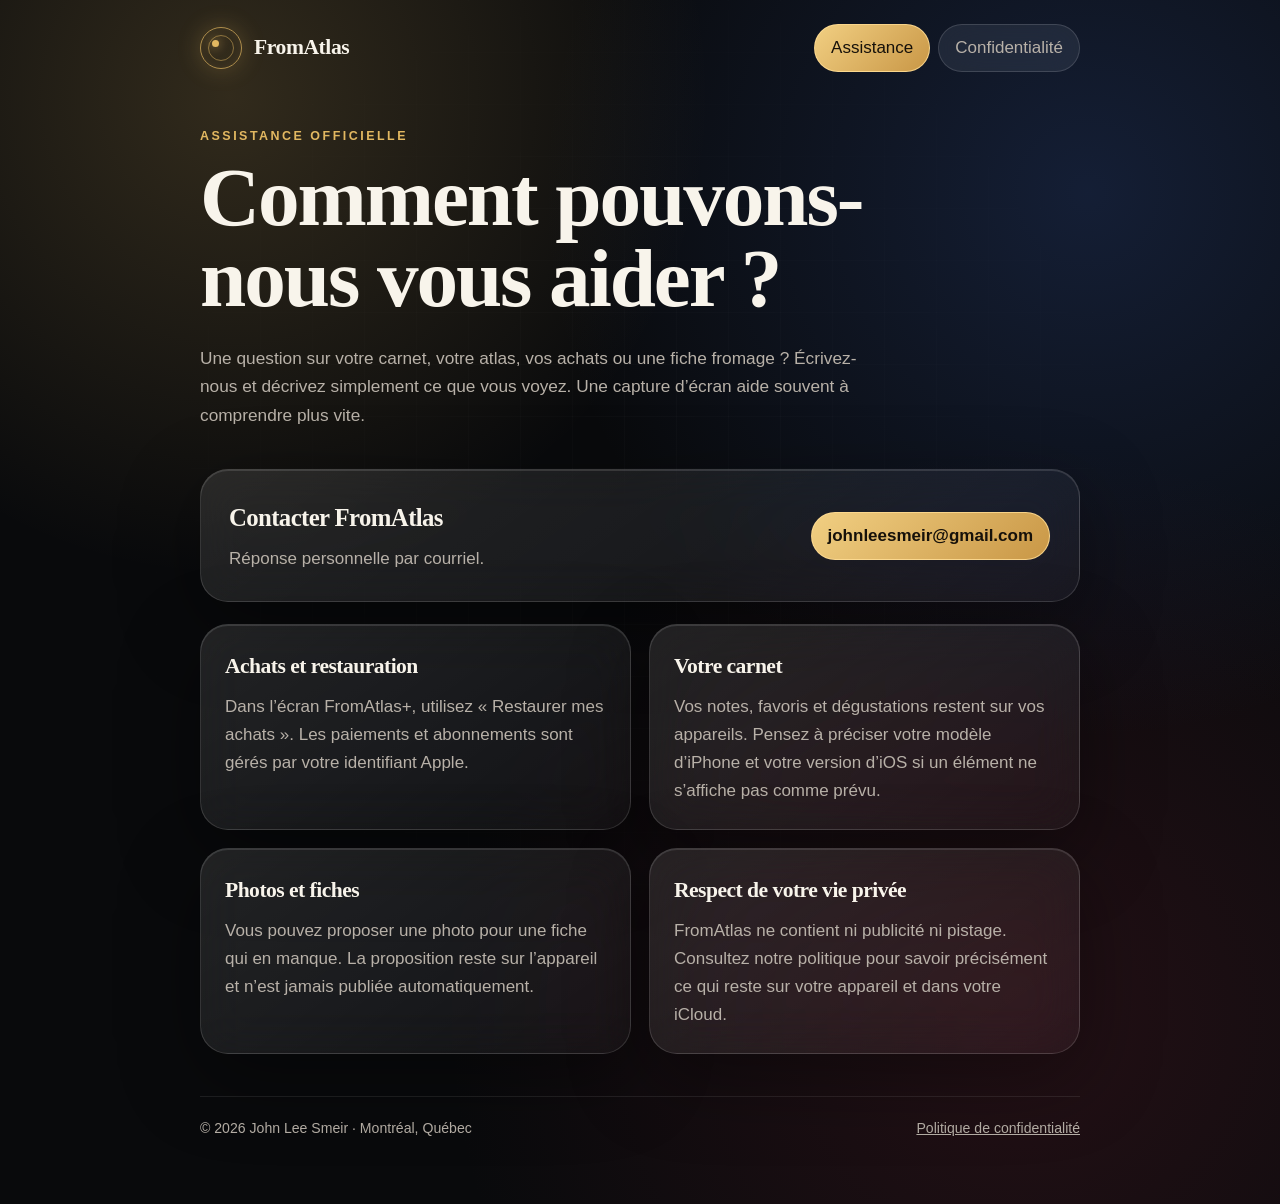
==== index.html @ 2d95e9a7 "Add files via upload" ====
<!doctype html>
<html lang="fr">
<head>
  <meta charset="utf-8">
  <meta name="viewport" content="width=device-width, initial-scale=1">
  <title>Assistance FromAtlas</title>
  <meta name="description" content="Assistance officielle de FromAtlas, l’atlas vivant du fromage.">
  <link rel="icon" type="image/svg+xml" href="data:image/svg+xml,%3Csvg xmlns='http://www.w3.org/2000/svg' viewBox='0 0 64 64'%3E%3Crect width='64' height='64' rx='16' fill='%23090a0c'/%3E%3Ccircle cx='32' cy='32' r='21' fill='none' stroke='%23e2b861' stroke-width='3'/%3E%3Ccircle cx='25' cy='25' r='4' fill='%23e2b861'/%3E%3C/svg%3E">
  <link rel="stylesheet" href="style.css">
</head>
<body>
  <div class="shell">
    <header>
      <a class="brand" href="./"><span class="mark" aria-hidden="true"></span><span>FromAtlas</span></a>
      <nav aria-label="Navigation principale">
        <a href="./" aria-current="page">Assistance</a>
        <a href="confidentialite/">Confidentialité</a>
      </nav>
    </header>

    <main>
      <div class="hero">
        <p class="eyebrow">Assistance officielle</p>
        <h1>Comment pouvons-nous vous aider&nbsp;?</h1>
        <p class="lead">Une question sur votre carnet, votre atlas, vos achats ou une fiche fromage&nbsp;? Écrivez-nous et décrivez simplement ce que vous voyez. Une capture d’écran aide souvent à comprendre plus vite.</p>
      </div>

      <section class="glass contact" aria-labelledby="contact-title">
        <div>
          <h2 id="contact-title">Contacter FromAtlas</h2>
          <p>Réponse personnelle par courriel.</p>
        </div>
        <a class="button" href="mailto:johnleesmeir@gmail.com?subject=Assistance%20FromAtlas">johnleesmeir@gmail.com</a>
      </section>

      <div class="grid">
        <section class="glass card">
          <h2>Achats et restauration</h2>
          <p>Dans l’écran FromAtlas+, utilisez «&nbsp;Restaurer mes achats&nbsp;». Les paiements et abonnements sont gérés par votre identifiant Apple.</p>
        </section>
        <section class="glass card">
          <h2>Votre carnet</h2>
          <p>Vos notes, favoris et dégustations restent sur vos appareils. Pensez à préciser votre modèle d’iPhone et votre version d’iOS si un élément ne s’affiche pas comme prévu.</p>
        </section>
        <section class="glass card">
          <h2>Photos et fiches</h2>
          <p>Vous pouvez proposer une photo pour une fiche qui en manque. La proposition reste sur l’appareil et n’est jamais publiée automatiquement.</p>
        </section>
        <section class="glass card">
          <h2>Respect de votre vie privée</h2>
          <p>FromAtlas ne contient ni publicité ni pistage. Consultez notre politique pour savoir précisément ce qui reste sur votre appareil et dans votre iCloud.</p>
        </section>
      </div>
    </main>

    <footer>
      <p>© 2026 John Lee Smeir · Montréal, Québec</p>
      <a href="confidentialite/">Politique de confidentialité</a>
    </footer>
  </div>
</body>
</html>
---- style.css ----
:root {
  color-scheme: dark;
  --ink: #f8f4eb;
  --muted: #b8b1a8;
  --gold: #e2b861;
  --gold-soft: rgba(226, 184, 97, 0.18);
  --blue: #18254a;
  --wine: #31151c;
  --glass: rgba(255, 255, 255, 0.075);
  --line: rgba(255, 255, 255, 0.14);
  --shadow: rgba(0, 0, 0, 0.38);
}

* { box-sizing: border-box; }

html { scroll-behavior: smooth; }

body {
  margin: 0;
  min-height: 100vh;
  color: var(--ink);
  background:
    radial-gradient(circle at 18% 8%, rgba(226, 184, 97, 0.19), transparent 30rem),
    radial-gradient(circle at 85% 16%, rgba(45, 76, 145, 0.31), transparent 34rem),
    radial-gradient(circle at 80% 85%, rgba(115, 35, 50, 0.25), transparent 36rem),
    #090a0c;
  font-family: -apple-system, BlinkMacSystemFont, "SF Pro Text", "Helvetica Neue", sans-serif;
  font-size: 17px;
  line-height: 1.65;
}

body::before {
  content: "";
  position: fixed;
  inset: 0;
  pointer-events: none;
  background-image: linear-gradient(rgba(255,255,255,.018) 1px, transparent 1px), linear-gradient(90deg, rgba(255,255,255,.018) 1px, transparent 1px);
  background-size: 52px 52px;
  mask-image: radial-gradient(circle at center, black, transparent 82%);
}

a { color: inherit; }

.shell {
  width: min(100% - 32px, 880px);
  margin: 0 auto;
  padding: 24px 0 64px;
}

header {
  display: flex;
  align-items: center;
  justify-content: space-between;
  gap: 24px;
  margin-bottom: 54px;
}

.brand {
  display: inline-flex;
  align-items: center;
  gap: 12px;
  text-decoration: none;
  font-family: ui-serif, Georgia, serif;
  font-size: 1.35rem;
  font-weight: 700;
  letter-spacing: -0.02em;
}

.mark {
  position: relative;
  width: 42px;
  height: 42px;
  border-radius: 50%;
  border: 1px solid rgba(226,184,97,.72);
  box-shadow: 0 0 24px rgba(226,184,97,.24), inset 0 0 18px rgba(226,184,97,.12);
}

.mark::before,
.mark::after {
  content: "";
  position: absolute;
  border-radius: 50%;
}

.mark::before { inset: 7px; border: 1px solid rgba(226,184,97,.5); }
.mark::after { width: 7px; height: 7px; left: 11px; top: 12px; background: var(--gold); box-shadow: 0 0 12px var(--gold); }

nav { display: flex; gap: 8px; }

nav a, .button {
  display: inline-flex;
  align-items: center;
  justify-content: center;
  min-height: 44px;
  padding: 9px 16px;
  border: 1px solid var(--line);
  border-radius: 999px;
  background: var(--glass);
  color: var(--muted);
  text-decoration: none;
  backdrop-filter: blur(18px) saturate(125%);
  -webkit-backdrop-filter: blur(18px) saturate(125%);
}

nav a[aria-current="page"], nav a:hover, .button:hover {
  color: #16110a;
  border-color: rgba(255, 221, 148, 0.84);
  background: linear-gradient(135deg, #f1cf82, #c99746);
}

.hero { margin: 0 0 40px; }

.eyebrow {
  margin: 0 0 10px;
  color: var(--gold);
  font-size: .78rem;
  font-weight: 750;
  letter-spacing: .2em;
  text-transform: uppercase;
}

h1, h2, h3 {
  font-family: ui-serif, Georgia, serif;
  letter-spacing: -0.025em;
}

h1 {
  max-width: 740px;
  margin: 0;
  font-size: clamp(2.5rem, 8vw, 5.2rem);
  line-height: .98;
}

.lead {
  max-width: 680px;
  margin: 24px 0 0;
  color: var(--muted);
  font-size: 1.08rem;
}

.glass {
  border: 1px solid var(--line);
  border-radius: 28px;
  background: linear-gradient(145deg, rgba(255,255,255,.105), rgba(255,255,255,.035));
  box-shadow: 0 24px 80px var(--shadow), inset 0 1px 0 rgba(255,255,255,.12);
  backdrop-filter: blur(24px) saturate(130%);
  -webkit-backdrop-filter: blur(24px) saturate(130%);
}

.contact {
  display: grid;
  grid-template-columns: 1fr auto;
  align-items: center;
  gap: 24px;
  padding: 28px;
  margin: 30px 0 22px;
}

.contact h2 { margin: 0 0 6px; font-size: 1.55rem; }
.contact p { margin: 0; color: var(--muted); }
.contact .button { color: #16110a; background: linear-gradient(135deg, #f1cf82, #c99746); border-color: rgba(255,221,148,.84); font-weight: 700; }

.grid {
  display: grid;
  grid-template-columns: repeat(2, minmax(0, 1fr));
  gap: 18px;
}

.card { padding: 24px; }
.card h2 { margin: 0 0 8px; font-size: 1.35rem; }
.card p { margin: 0; color: var(--muted); }

.document { padding: clamp(22px, 5vw, 48px); }
.document section + section { margin-top: 40px; }
.document h2 { margin: 0 0 12px; font-size: 1.65rem; }
.document p, .document li { color: #d0cbc3; }
.document strong { color: var(--ink); }
.document ul { padding-left: 1.2rem; }

.meta {
  margin: 14px 0 0;
  color: var(--muted);
  font-size: .88rem;
}

footer {
  display: flex;
  justify-content: space-between;
  gap: 20px;
  margin-top: 42px;
  padding-top: 20px;
  border-top: 1px solid rgba(255,255,255,.09);
  color: var(--muted);
  font-size: .88rem;
}

footer p { margin: 0; }

@media (max-width: 640px) {
  .shell { width: min(100% - 24px, 880px); padding-top: 14px; }
  header { align-items: flex-start; margin-bottom: 42px; }
  nav { flex-direction: column; }
  nav a { min-height: 38px; padding: 6px 12px; font-size: .85rem; }
  .contact, .grid { grid-template-columns: 1fr; }
  .contact .button { width: 100%; }
  footer { flex-direction: column; }
}

@media (prefers-reduced-motion: no-preference) {
  .mark::after { animation: glow 3.5s ease-in-out infinite; }
  @keyframes glow { 50% { transform: scale(1.28); opacity: .7; box-shadow: 0 0 22px var(--gold); } }
}
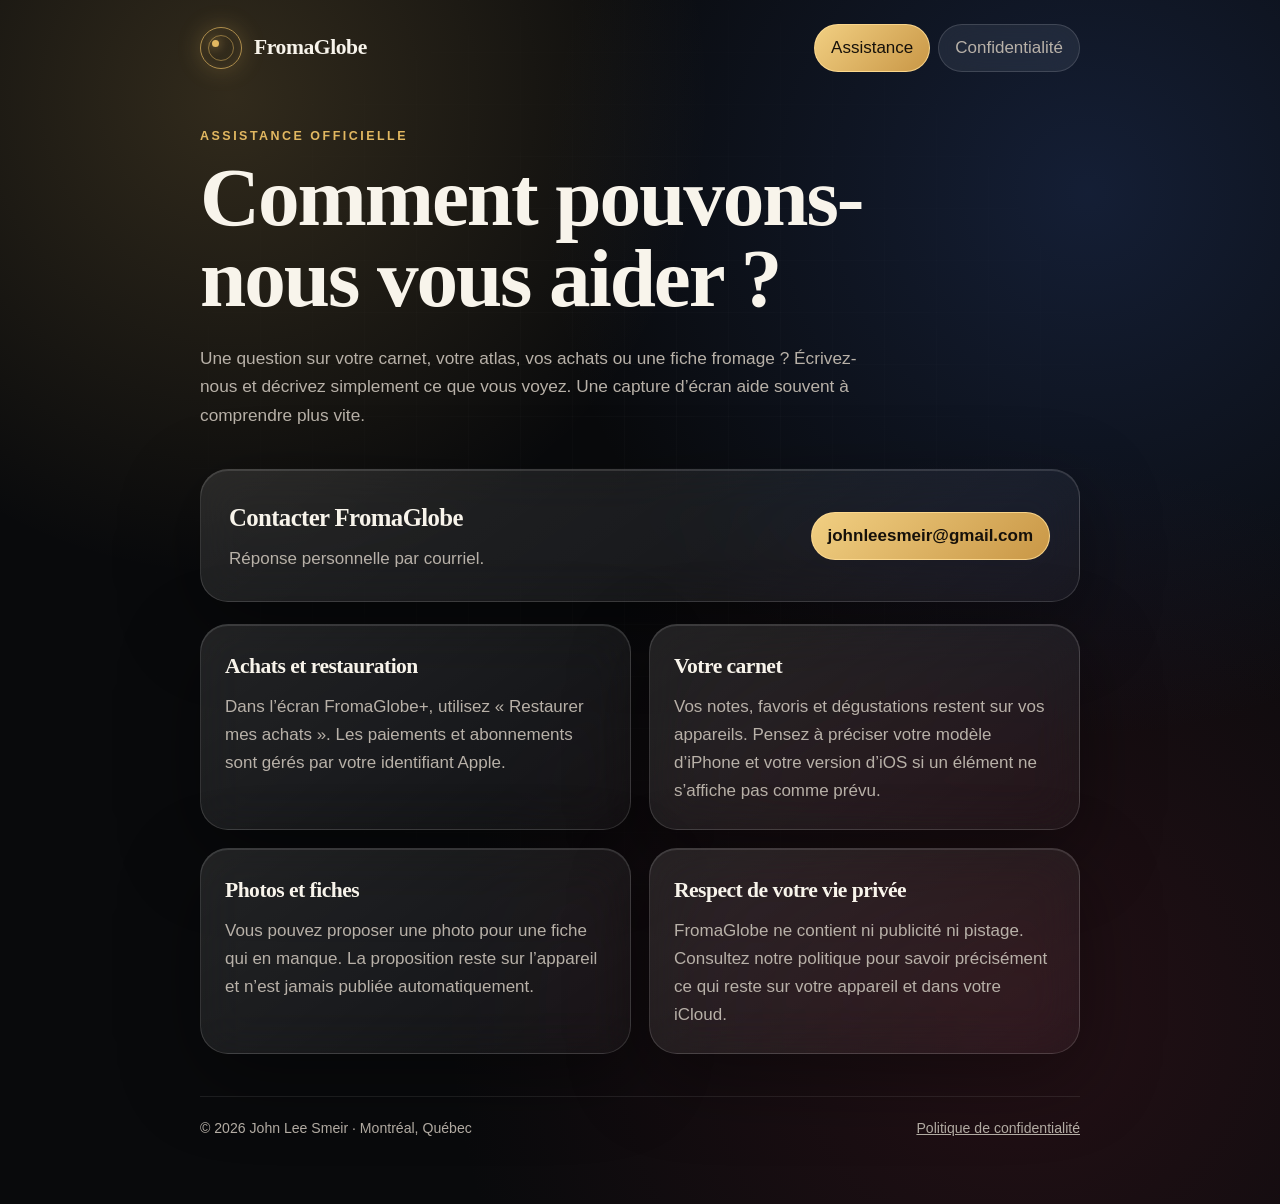
==== commit 10481131: "Add files via upload" ====
--- a/index.html
+++ b/index.html
@@ -3,15 +3,15 @@
 <head>
   <meta charset="utf-8">
   <meta name="viewport" content="width=device-width, initial-scale=1">
-  <title>Assistance FromAtlas</title>
-  <meta name="description" content="Assistance officielle de FromAtlas, l’atlas vivant du fromage.">
+  <title>Assistance FromaGlobe</title>
+  <meta name="description" content="Assistance officielle de FromaGlobe, le tour du monde des fromages.">
   <link rel="icon" type="image/svg+xml" href="data:image/svg+xml,%3Csvg xmlns='http://www.w3.org/2000/svg' viewBox='0 0 64 64'%3E%3Crect width='64' height='64' rx='16' fill='%23090a0c'/%3E%3Ccircle cx='32' cy='32' r='21' fill='none' stroke='%23e2b861' stroke-width='3'/%3E%3Ccircle cx='25' cy='25' r='4' fill='%23e2b861'/%3E%3C/svg%3E">
   <link rel="stylesheet" href="style.css">
 </head>
 <body>
   <div class="shell">
     <header>
-      <a class="brand" href="./"><span class="mark" aria-hidden="true"></span><span>FromAtlas</span></a>
+      <a class="brand" href="./"><span class="mark" aria-hidden="true"></span><span>FromaGlobe</span></a>
       <nav aria-label="Navigation principale">
         <a href="./" aria-current="page">Assistance</a>
         <a href="confidentialite/">Confidentialité</a>
@@ -27,16 +27,16 @@
 
       <section class="glass contact" aria-labelledby="contact-title">
         <div>
-          <h2 id="contact-title">Contacter FromAtlas</h2>
+          <h2 id="contact-title">Contacter FromaGlobe</h2>
           <p>Réponse personnelle par courriel.</p>
         </div>
-        <a class="button" href="mailto:johnleesmeir@gmail.com?subject=Assistance%20FromAtlas">johnleesmeir@gmail.com</a>
+        <a class="button" href="mailto:johnleesmeir@gmail.com?subject=Assistance%20FromaGlobe">johnleesmeir@gmail.com</a>
       </section>
 
       <div class="grid">
         <section class="glass card">
           <h2>Achats et restauration</h2>
-          <p>Dans l’écran FromAtlas+, utilisez «&nbsp;Restaurer mes achats&nbsp;». Les paiements et abonnements sont gérés par votre identifiant Apple.</p>
+          <p>Dans l’écran FromaGlobe+, utilisez «&nbsp;Restaurer mes achats&nbsp;». Les paiements et abonnements sont gérés par votre identifiant Apple.</p>
         </section>
         <section class="glass card">
           <h2>Votre carnet</h2>
@@ -48,7 +48,7 @@
         </section>
         <section class="glass card">
           <h2>Respect de votre vie privée</h2>
-          <p>FromAtlas ne contient ni publicité ni pistage. Consultez notre politique pour savoir précisément ce qui reste sur votre appareil et dans votre iCloud.</p>
+          <p>FromaGlobe ne contient ni publicité ni pistage. Consultez notre politique pour savoir précisément ce qui reste sur votre appareil et dans votre iCloud.</p>
         </section>
       </div>
     </main>
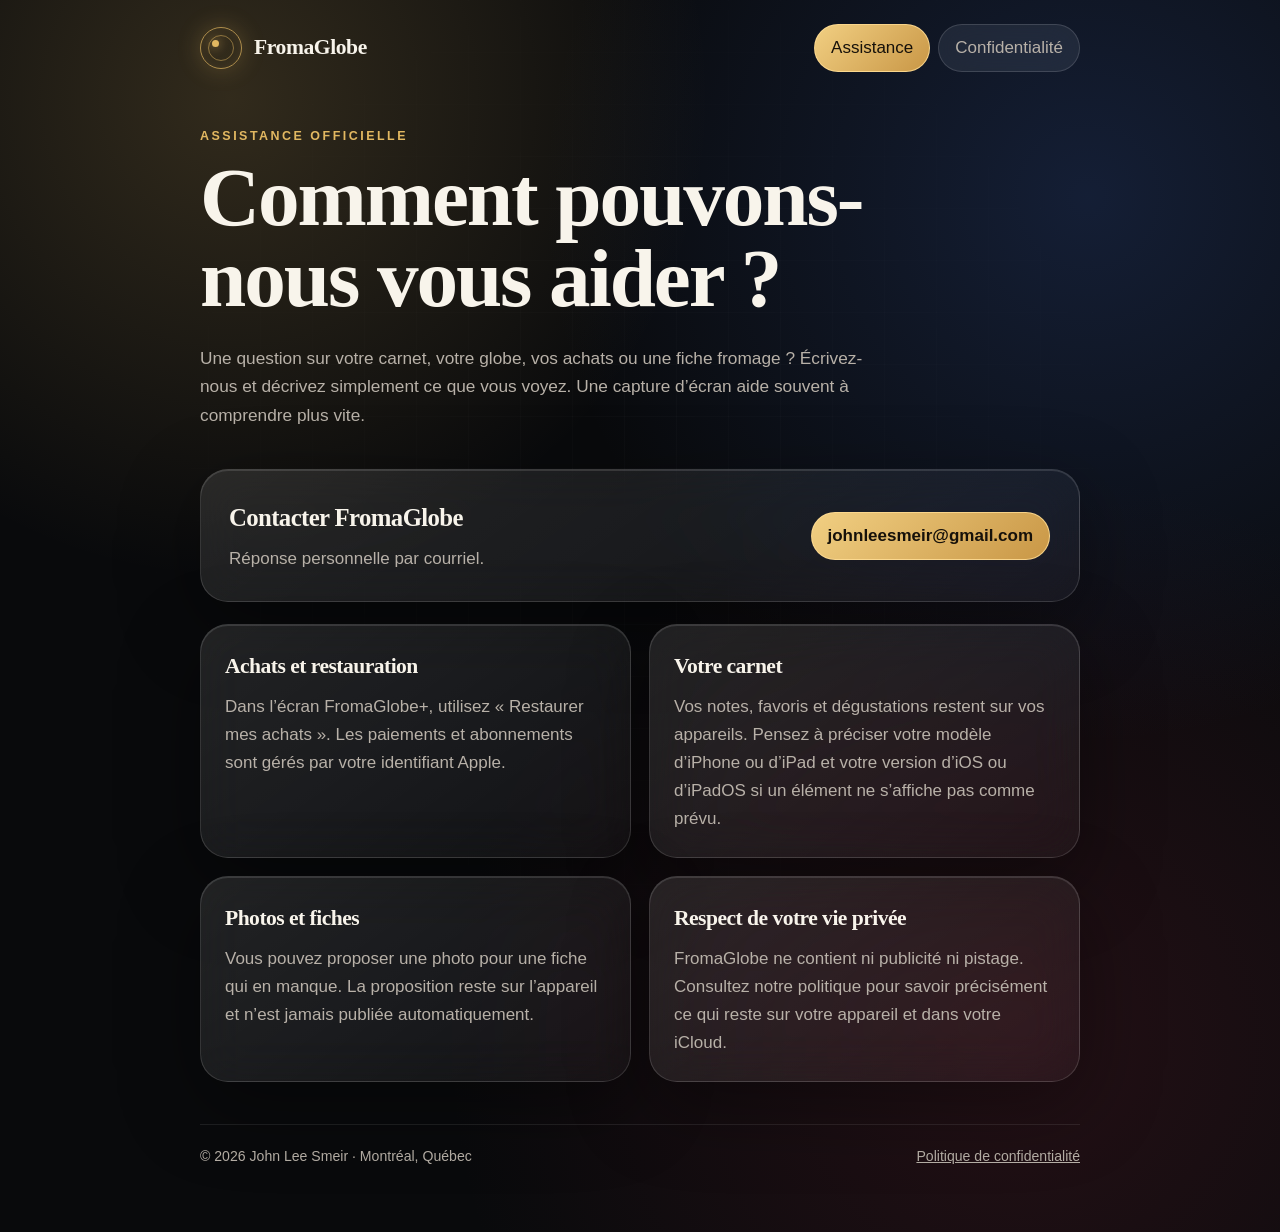
==== commit 613c0560: "Assistance : globe au lieu d'atlas, iPhone ou iPad" ====
--- a/index.html
+++ b/index.html
@@ -22,7 +22,7 @@
       <div class="hero">
         <p class="eyebrow">Assistance officielle</p>
         <h1>Comment pouvons-nous vous aider&nbsp;?</h1>
-        <p class="lead">Une question sur votre carnet, votre atlas, vos achats ou une fiche fromage&nbsp;? Écrivez-nous et décrivez simplement ce que vous voyez. Une capture d’écran aide souvent à comprendre plus vite.</p>
+        <p class="lead">Une question sur votre carnet, votre globe, vos achats ou une fiche fromage&nbsp;? Écrivez-nous et décrivez simplement ce que vous voyez. Une capture d’écran aide souvent à comprendre plus vite.</p>
       </div>
 
       <section class="glass contact" aria-labelledby="contact-title">
@@ -40,7 +40,7 @@
         </section>
         <section class="glass card">
           <h2>Votre carnet</h2>
-          <p>Vos notes, favoris et dégustations restent sur vos appareils. Pensez à préciser votre modèle d’iPhone et votre version d’iOS si un élément ne s’affiche pas comme prévu.</p>
+          <p>Vos notes, favoris et dégustations restent sur vos appareils. Pensez à préciser votre modèle d’iPhone ou d’iPad et votre version d’iOS ou d’iPadOS si un élément ne s’affiche pas comme prévu.</p>
         </section>
         <section class="glass card">
           <h2>Photos et fiches</h2>
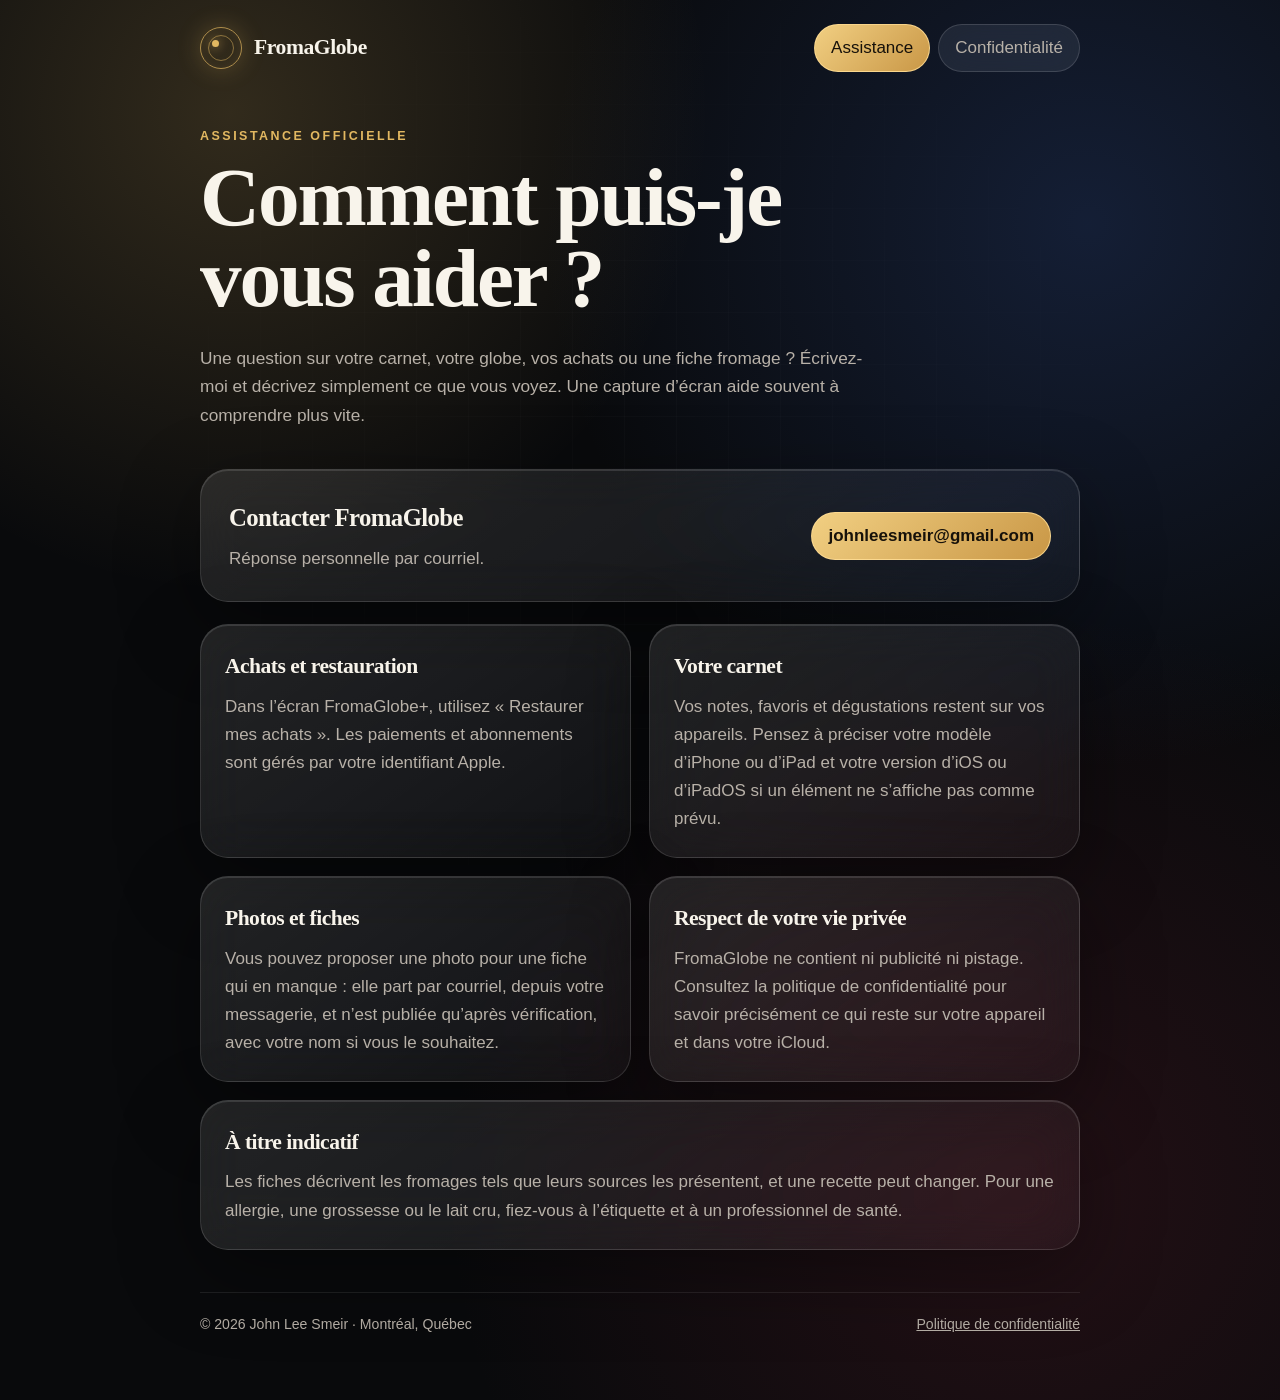
==== commit 42ca7c27: "Photos proposées par courriel, responsable Loi 25, avertissement, je au lieu de nous" ====
--- a/index.html
+++ b/index.html
@@ -21,8 +21,8 @@
     <main>
       <div class="hero">
         <p class="eyebrow">Assistance officielle</p>
-        <h1>Comment pouvons-nous vous aider&nbsp;?</h1>
-        <p class="lead">Une question sur votre carnet, votre globe, vos achats ou une fiche fromage&nbsp;? Écrivez-nous et décrivez simplement ce que vous voyez. Une capture d’écran aide souvent à comprendre plus vite.</p>
+        <h1>Comment puis-je vous aider&nbsp;?</h1>
+        <p class="lead">Une question sur votre carnet, votre globe, vos achats ou une fiche fromage&nbsp;? Écrivez-moi et décrivez simplement ce que vous voyez. Une capture d’écran aide souvent à comprendre plus vite.</p>
       </div>
 
       <section class="glass contact" aria-labelledby="contact-title">
@@ -44,11 +44,15 @@
         </section>
         <section class="glass card">
           <h2>Photos et fiches</h2>
-          <p>Vous pouvez proposer une photo pour une fiche qui en manque. La proposition reste sur l’appareil et n’est jamais publiée automatiquement.</p>
+          <p>Vous pouvez proposer une photo pour une fiche qui en manque&nbsp;: elle part par courriel, depuis votre messagerie, et n’est publiée qu’après vérification, avec votre nom si vous le souhaitez.</p>
         </section>
         <section class="glass card">
           <h2>Respect de votre vie privée</h2>
-          <p>FromaGlobe ne contient ni publicité ni pistage. Consultez notre politique pour savoir précisément ce qui reste sur votre appareil et dans votre iCloud.</p>
+          <p>FromaGlobe ne contient ni publicité ni pistage. Consultez la politique de confidentialité pour savoir précisément ce qui reste sur votre appareil et dans votre iCloud.</p>
+        </section>
+        <section class="glass card">
+          <h2>À titre indicatif</h2>
+          <p>Les fiches décrivent les fromages tels que leurs sources les présentent, et une recette peut changer. Pour une allergie, une grossesse ou le lait cru, fiez-vous à l’étiquette et à un professionnel de santé.</p>
         </section>
       </div>
     </main>
--- a/style.css
+++ b/style.css
@@ -167,6 +167,7 @@
 }
 
 .card { padding: 24px; }
+.grid .card:last-child:nth-child(odd) { grid-column: 1 / -1; }
 .card h2 { margin: 0 0 8px; font-size: 1.35rem; }
 .card p { margin: 0; color: var(--muted); }
 
